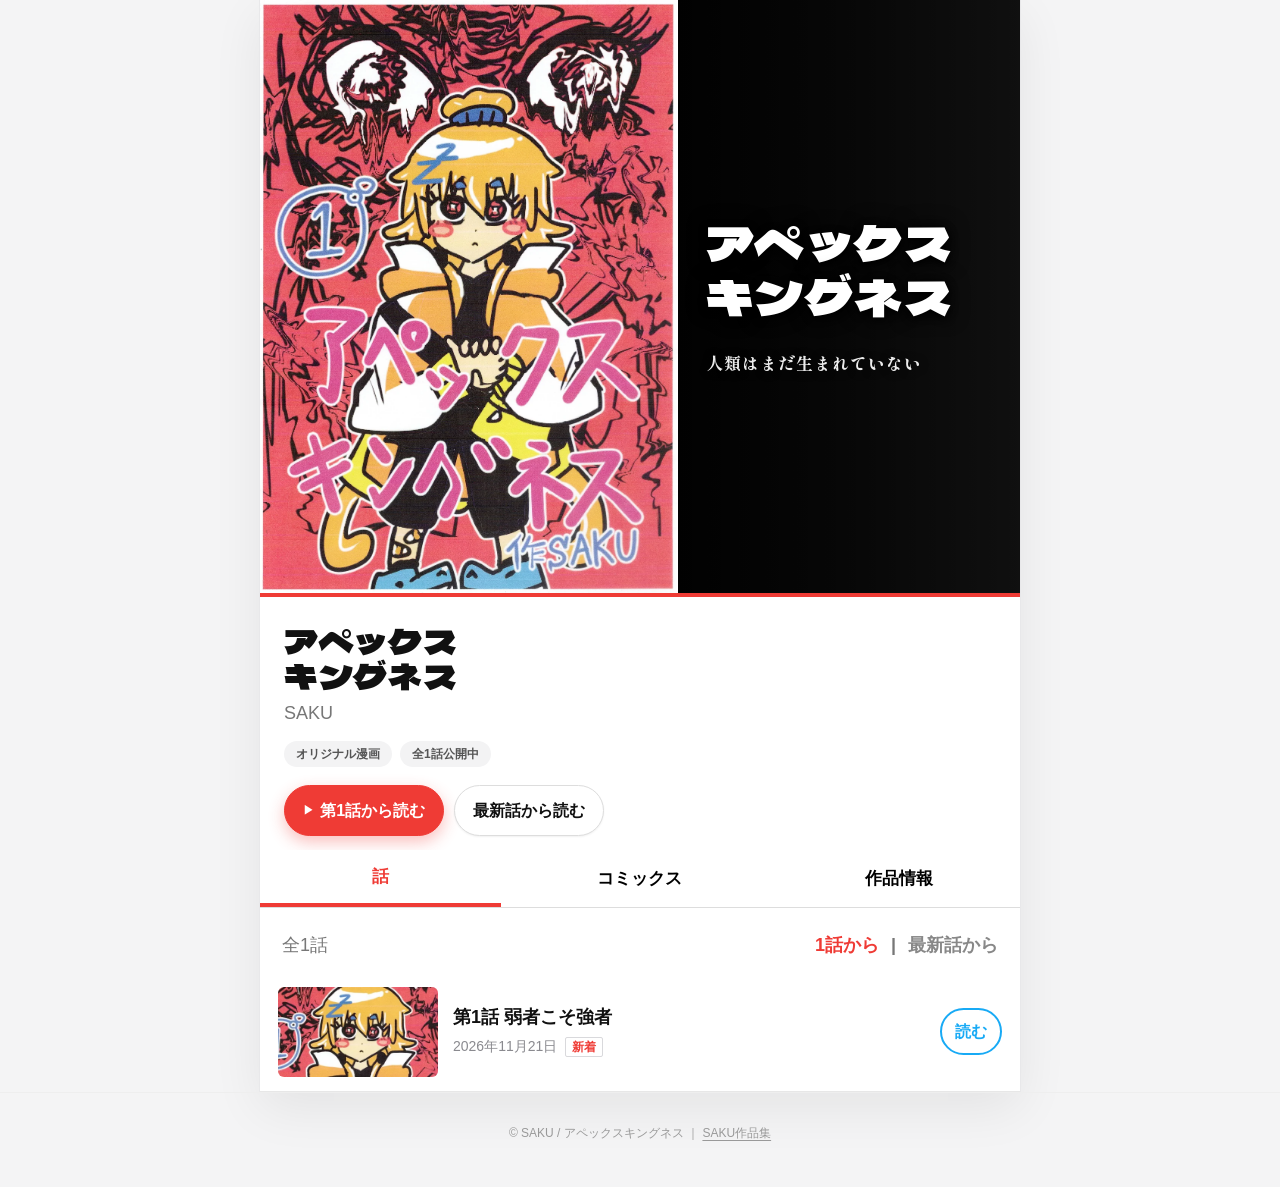
==== index.html @ 7ac23431 "Add files via upload" ====
<!doctype html>
<html lang="ja"><head><meta charset="utf-8"><meta name="viewport" content="width=device-width,initial-scale=1">
<title>アペックスキングネス</title>
<meta name="description" content="SAKU制作のオリジナル漫画『アペックスキングネス』。人類はまだ生まれていない。地球人の座をかけた、夢の中の戦い。第1話「弱者こそ強者」を公開中。">
<link rel="canonical" href="https://saku3298.github.io/apex-kingness/">
<meta property="og:type" content="website">
<meta property="og:site_name" content="アペックスキングネス">
<meta property="og:locale" content="ja_JP">
<meta property="og:title" content="アペックスキングネス">
<meta property="og:description" content="SAKU制作のオリジナル漫画『アペックスキングネス』。人類はまだ生まれていない。地球人の座をかけた、夢の中の戦い。第1話「弱者こそ強者」を公開中。">
<meta property="og:url" content="https://saku3298.github.io/apex-kingness/">
<meta property="og:image" content="https://saku3298.github.io/apex-kingness/images/ogp/default.jpg">
<meta property="og:image:width" content="1200">
<meta property="og:image:height" content="630">
<meta property="og:image:alt" content="アペックスキングネス">
<meta name="twitter:card" content="summary_large_image">
<link rel="icon" href="assets/favicon.svg" type="image/svg+xml">
<link rel="stylesheet" href="css/style.css?v=e94b3e23"></head>
<body class="top-page"><div class="jp-shell">
<section class="jp-hero"><img src="images/volumes/volume01-cover.webp" alt="アペックスキングネス 第1巻表紙"><div class="jp-hero-right"><div class="jp-hero-text"><div class="jp-logo">アペックス<br>キングネス</div><p class="jp-catch">人類はまだ生まれていない</p></div></div></section>
<section class="jp-info"><h1 class="jp-title">アペックス<br>キングネス</h1><div class="jp-author">SAKU</div><div class="jp-tags"><span>オリジナル漫画</span><span>全1話公開中</span></div><div class="jp-actions"><a class="jp-btn primary" href="episode1.html">第1話から読む</a><a class="jp-btn" href="episode1.html">最新話から読む</a></div></section>
<nav class="jp-tabs" aria-label="作品メニュー"><button class="jp-tab active" data-tab="episodes">話</button><button class="jp-tab" data-tab="comics">コミックス</button><button class="jp-tab" data-tab="info">作品情報</button></nav>
<section id="episodes" class="jp-panel active"><div class="episode-sort-header"><span>全1話</span><div class="sort-switch episode-sort"><button type="button" class="sort-btn active" data-order="asc">1話から</button><span>|</span><button type="button" class="sort-btn" data-order="desc">最新話から</button></div></div><div class="episode-list"><a class="episode-row" href="episode1.html" data-ep="1"><img class="episode-thumb" src="images/thumbs/episode01.webp" alt="第1話 弱者こそ強者"><div class="episode-meta"><div class="episode-title">第1話 <span>弱者こそ強者</span></div><div class="episode-date" data-date="2026-11-21">2026年11月21日</div></div><div class="episode-read">読む</div></a></div></section>
<section id="comics" class="jp-panel"><div class="comics-header"><strong>コミックス</strong><div class="comics-sort"><span class="active">新しい順</span></div></div><div class="volume-list"><a class="volume-tile" href="volume1.html"><img src="images/volumes/volume01-cover.webp" alt="アペックスキングネス 第1巻表紙"><div><strong>第1巻</strong><span>第1話を収録</span></div></a></div></section>
<section id="info" class="jp-panel info-panel"><div class="work-intro"><div class="work-catch">アペックスキングネス</div><div class="sum-box"><div class="sum-tools"><button type="button" class="sum-listen" data-audio="audio/summary.mp3"><span class="sum-ic">▶</span><span class="sum-lb" data-ja="あらすじを聞く" data-en="Listen">あらすじを聞く</span></button><span class="sum-lang"><button type="button" data-l="ja" aria-pressed="true">日本語</button><button type="button" data-l="en" aria-pressed="false">English</button></span></div><div class="sum-ja"><p class="work-summary" lang="ja">家族を失ったいとこ・底帝（ていてい）が、勝の家にやって来る。底帝と関わった者は、夜に死ぬという噂。眠りの先にあるのは、夢で死ねば現実でも死ぬ悪夢の世界。人類とは別の存在「亜人」たちが、それぞれの未来のために争っていた。弱者こそ強者。底帝の戦いが始まる。</p></div><div class="sum-en" lang="en" hidden><p class="sum-title">APEX KINGNESS</p><p class="sum-catch">Humanity has not yet been born.</p><p class="work-summary">After losing their family, Katsu&#x27;s cousin Teitei comes to live at his house. There is a rumor: anyone who gets involved with Teitei dies in the night. Beyond sleep lies a world of nightmares, where dying in a dream means dying in reality. There, the Demi-humans, beings apart from humanity, battle for futures of their own. The weak are the strong. Teitei&#x27;s fight begins.</p></div><p class="sum-credit">音声：VOICEVOX:冥鳴ひまり</p></div><div class="author-profile"><img src="images/work/author-portrait.webp" alt="作者SAKUの漫画風自画像"><div><span>作者</span><strong>SAKU</strong></div></div></div><div class="info-section char-section"><h2>登場人物</h2><ul class="char-list"><li class="char-card is-main"><img src="images/characters/teitei.webp" alt="西京底帝" loading="lazy"><span class="char-role">主人公</span><strong class="char-name">西京底帝</strong><span class="char-reading">さいきょう ていてい</span><p class="char-desc">家族を失った9歳の夢人。悪夢の世界で戦う。</p><div class="char-cameos"></div></li><li class="char-card"><img src="images/characters/katsu.webp" alt="西京勝" loading="lazy"><strong class="char-name">西京勝</strong><span class="char-reading">さいきょう かつ</span><p class="char-desc">底帝のいとこ。自信家で完璧な高校生。</p><p class="char-note">別の作品では「まさる」</p><div class="char-cameos"><span class="char-cameo-head">ほかの作品でも会える</span><a class="char-cameo" href="https://saku3298.github.io/ogre-kingdom/" target="_blank" rel="noopener"><img src="images/related/ogre-kingdom-cover.webp" alt=""><span>オーガキングダム</span><i aria-hidden="true">›</i></a></div></li><li class="char-card"><img src="images/characters/tsuyoshi.webp" alt="西京強" loading="lazy"><strong class="char-name">西京強</strong><span class="char-reading">さいきょう つよし</span><p class="char-desc">勝の弟。最強でカッコいい男にあこがれている。</p><div class="char-cameos"><span class="char-cameo-head">ほかの作品でも会える</span><a class="char-cameo" href="https://saku3298.github.io/ogre-kingdom/" target="_blank" rel="noopener"><img src="images/related/ogre-kingdom-cover.webp" alt=""><span>オーガキングダム</span><i aria-hidden="true">›</i></a><a class="char-cameo" href="https://saku3298.github.io/saku-works/works/tsuyoku-naritai-bonjin-tachi/" target="_blank" rel="noopener"><img src="images/related/tsuyoku-naritai-bonjin-tachi-cover.webp" alt=""><span>強くなりたい凡人達</span><i aria-hidden="true">›</i></a></div></li><li class="char-card"><img src="images/characters/metasura.webp" alt="メタスラちゃん" loading="lazy"><strong class="char-name">メタスラちゃん</strong><p class="char-desc">ていていの友だち。夢の中の姿がメタスラちゃん。現実の姿はまだ謎。</p><div class="char-cameos"></div></li></ul></div><div class="info-section"><h2>同じ作者の作品</h2><div class="work-rail"><a class="rail-card" href="https://saku3298.github.io/saku-works/" target="_blank" rel="noopener"><span class="rail-cover"><img loading="lazy" src="images/related/saku-works-cover.webp" alt="SAKU作品集"></span><strong class="rail-title">SAKU作品集</strong><span class="rail-year">2021年〜</span><span class="rail-tags"><span>作品集</span></span></a><a class="rail-card" href="https://saku3298.github.io/ringo-chan/" target="_blank" rel="noopener"><span class="rail-cover"><img loading="lazy" src="images/related/ringo-chan-cover.webp" alt="りんごちゃん 第1巻表紙"><span class="rail-badge">休載中</span></span><strong class="rail-title">りんごちゃん</strong><span class="rail-year">2023年〜</span><span class="rail-author">作者：れ。</span><span class="rail-tags"><span>話</span><span>コミックス</span></span></a><a class="rail-card" href="https://saku3298.github.io/ogre-kingdom/" target="_blank" rel="noopener"><span class="rail-cover"><img loading="lazy" src="images/related/ogre-kingdom-cover.webp" alt="オーガキングダム 第8巻表紙"></span><strong class="rail-title">オーガキングダム</strong><span class="rail-year">2025年〜</span><span class="rail-author">作者：YUURI・SAKU</span><span class="rail-tags"><span>話</span><span>コミックス</span></span></a><a class="rail-card" href="https://saku3298.github.io/rikarikai/" target="_blank" rel="noopener"><span class="rail-cover"><img loading="lazy" src="images/related/rikarikai-cover.webp" alt="リカリカイ 第1巻表紙"></span><strong class="rail-title">リカリカイ</strong><span class="rail-year">2026年〜</span><span class="rail-tags"><span>話</span><span>コミックス</span></span></a></div></div></section>
</div><footer>© SAKU / アペックスキングネス ｜ <a href="https://saku3298.github.io/saku-works/" target="_blank" rel="noopener" style="text-decoration:underline">SAKU作品集</a></footer>
<script src="js/top.js?v=157ae30e"></script></body></html>
---- css/style.css ----
:root{--bg:#0d0d0f;--panel:#18181c;--line:#313139;--text:#f6f6f7;--muted:#b9b9c1;--accent:#f0c85a;--red:#ef3b35}*{box-sizing:border-box}html{scroll-behavior:smooth}body{margin:0;font-family:-apple-system,BlinkMacSystemFont,"Segoe UI","Hiragino Kaku Gothic ProN","Yu Gothic",Meiryo,sans-serif;background:var(--bg);color:var(--text);line-height:1.7}a{color:inherit;text-decoration:none}img{display:block;max-width:100%}
.top-page{background:#fff;color:#111}.jp-shell{max-width:760px;margin:auto;min-height:100vh;background:#fff}.jp-hero{display:grid;grid-template-columns:1.1fr .9fr;background:#111}.jp-hero img{width:100%;height:100%;object-fit:cover}.jp-hero-right{display:flex;align-items:center;justify-content:flex-start;color:#fff;padding:28px;background:linear-gradient(90deg,rgba(0,0,0,.94) 0%,rgba(0,0,0,.62) 46%,rgba(0,0,0,.08) 100%),url("../images/work/hero-panel.webp") right center/cover no-repeat}.jp-logo{font-weight:900;font-size:clamp(28px,5.5vw,48px);line-height:1.05;letter-spacing:.04em;white-space:nowrap;text-shadow:0 2px 8px #000,0 0 20px #000}.jp-info{padding:26px 24px 14px}.jp-title{font-size:34px;margin:0 0 4px;font-weight:900}.jp-author{color:#777;font-size:18px;margin-bottom:18px}.jp-actions{display:flex;gap:10px;flex-wrap:wrap}.jp-btn{color:#111;border:1px solid #ddd;border-radius:999px;padding:11px 18px;font-weight:800;background:#fff}.jp-btn.primary{background:var(--red);color:#fff;border-color:var(--red)}
.jp-tabs{display:grid;grid-template-columns:repeat(3,1fr);border-bottom:1px solid #ddd;position:sticky;top:0;background:#fff;z-index:10}.jp-tab{padding:15px 5px;border:0;background:#fff;font-size:17px;font-weight:800;cursor:pointer}.jp-tab.active{color:var(--red);border-bottom:4px solid var(--red)}.jp-panel{display:none}.jp-panel.active{display:block}.range-bar{display:flex;gap:10px;padding:16px 18px;border-bottom:1px solid #eee}.range-btn{border:0;border-radius:999px;background:var(--red);color:#fff;padding:11px 18px;font-weight:800}.episode-row{display:grid;grid-template-columns:160px 1fr auto;gap:15px;align-items:center;padding:14px 18px;border-bottom:1px solid #e7e7e7}.episode-thumb{width:160px;height:90px;object-fit:cover;background:#eee}.episode-title{font-size:18px;font-weight:900;line-height:1.35}.episode-title span{font-weight:700}.episode-read{color:#18aaf5;border:2px solid #18aaf5;border-radius:999px;padding:8px 13px;font-weight:800}
.episode-sort-header{display:flex;align-items:center;justify-content:space-between;padding:18px 22px 8px;color:#777;font-size:18px}.sort-switch{display:flex;align-items:center;gap:12px;font-weight:800}.sort-btn{appearance:none;border:0;background:transparent;padding:4px 0;color:#888;font:inherit;cursor:pointer}.sort-btn.active{color:var(--red)}
.comics-header{display:flex;align-items:center;justify-content:space-between;padding:18px 22px 10px;color:#777;font-size:18px}.comics-sort{display:flex;gap:14px;font-weight:700}.comics-sort .active{color:var(--red)}.volume-list{display:block}.volume-tile{display:grid;grid-template-columns:150px 1fr auto;gap:18px;align-items:center;padding:18px 22px;border-bottom:1px solid #e7e7e7}.volume-tile img{width:150px;aspect-ratio:3/4;object-fit:cover}.volume-tile strong,.volume-tile span{display:block}.volume-tile strong{font-size:22px;margin-bottom:8px}.volume-tile span{font-size:16px;color:#777}.volume-tile::after{content:"読む";justify-self:end;color:#18aaf5;border:2px solid #18aaf5;border-radius:999px;padding:9px 18px;font-weight:800}.info-panel{padding:0}.work-intro{padding:28px 26px;border-bottom:1px solid #eee}.work-catch{display:inline-block;background:#111;color:#fff;font-size:24px;font-weight:900;padding:4px 10px;margin-bottom:18px}.work-summary{font-size:20px;line-height:1.7;margin:0 0 18px}.author-profile{display:flex;align-items:center;gap:16px;margin-top:22px}.author-profile img{width:112px;height:112px;object-fit:cover;border-radius:14px;border:1px solid #e5e5e5}.author-profile span,.author-profile strong{display:block}.author-profile span{color:#777;font-size:14px}.author-profile strong{font-size:24px;letter-spacing:.08em}.info-section{padding:28px 26px}.info-section h2{font-size:28px;margin:0 0 18px}.author-work-card{display:grid;grid-template-columns:130px 1fr;gap:18px;align-items:center;padding:16px 0;border-top:1px solid #eee}.author-work-card img{width:130px;height:170px;object-fit:cover;background:#eee}.author-work-title{font-size:22px;font-weight:900}.author-work-author{color:#777;margin-top:6px;font-size:16px}.author-work-label{display:inline-block;background:#111;color:#fff;padding:4px 9px;margin-top:8px;font-weight:800}.author-work-card:hover .author-work-title{text-decoration:underline}
.site-header{position:sticky;top:0;z-index:20;background:rgba(13,13,15,.91);backdrop-filter:blur(12px);border-bottom:1px solid var(--line)}.header-inner{max-width:1120px;margin:auto;padding:12px 18px;display:flex;align-items:center;justify-content:space-between;gap:14px}.brand{font-weight:900;letter-spacing:.08em}.brand small{display:block;font-size:10px;color:var(--muted);font-weight:500}nav{display:flex;gap:18px;font-size:14px;color:var(--muted)}nav a:hover{color:#fff}.volume-hero{max-width:1000px;margin:auto;padding:42px 20px 28px;display:grid;grid-template-columns:minmax(220px,360px) 1fr;gap:42px;align-items:center}.cover-card{background:#fff;border-radius:16px;overflow:hidden;box-shadow:0 20px 55px rgba(0,0,0,.46)}.cover-card img{width:100%}.kicker{font-size:13px;color:var(--accent);font-weight:800;letter-spacing:.15em}h1{font-size:clamp(38px,6vw,72px);line-height:1.05;margin:10px 0 16px}.lead{color:#d8d8dd;font-size:17px}.actions{display:flex;flex-wrap:wrap;gap:12px;margin-top:24px}.btn{display:inline-flex;align-items:center;justify-content:center;min-height:46px;padding:0 20px;border:1px solid var(--line);border-radius:999px;background:var(--panel);font-weight:800}.btn.primary{background:var(--accent);border-color:var(--accent);color:#17130a}.section{max-width:1120px;margin:auto;padding:42px 20px}.section h2{font-size:29px;margin:0 0 18px}.episode-grid{display:grid;grid-template-columns:repeat(3,1fr);gap:18px}.horizontal-episodes{display:flex;gap:16px;overflow-x:auto;padding:4px 2px 18px}.card{background:var(--panel);border:1px solid var(--line);border-radius:16px;overflow:hidden}.horizontal-episodes .episode-card{flex:0 0 280px}.episode-card img{width:100%;aspect-ratio:3/4;object-fit:cover;object-position:top;background:#fff}.card-body{padding:18px}.badge{display:inline-block;font-size:11px;font-weight:900;background:var(--accent);color:#17130a;padding:3px 9px;border-radius:999px;margin-bottom:8px}.card strong{display:block;font-size:18px}footer{border-top:1px solid var(--line);text-align:center;color:#888;font-size:12px;padding:30px 18px 44px}
.reader-page{background:#111}.reader-bar{position:sticky;top:0;z-index:30;background:rgba(13,13,15,.95);border-bottom:1px solid var(--line)}.reader-bar-inner{display:flex;align-items:center;justify-content:space-between;gap:8px;min-height:42px;padding:4px 10px}.reader-title #context-back,#top{display:inline-flex;align-items:center;min-height:30px;padding:2px 4px;font-size:12px;white-space:nowrap}.small-btn{border:1px solid #444;background:#232327;color:#fff;border-radius:9px;padding:8px 11px;font:inherit;font-size:13px;cursor:pointer}.viewer{position:relative;overflow:hidden;width:100%;max-width:100%;margin:0 auto;background:#111;touch-action:pan-y pinch-zoom}.reader-slide{position:absolute;inset:0 auto auto 0;width:100%;display:none;align-items:flex-start;justify-content:center;background:#111;will-change:transform}.reader-slide.is-active,.reader-slide.is-next,.reader-slide.is-prev{display:flex}.reader-slide.single .manga-page{flex:0 0 100%;width:100%;display:flex;justify-content:center}.reader-slide.single .manga-page img{width:100%;height:auto}.reader-slide.spread{flex-direction:row-reverse;justify-content:center;align-items:flex-start;gap:0}.reader-slide.spread .manga-page{flex:0 1 auto;width:auto;display:flex;margin:0;padding:0;justify-content:center;align-items:flex-start}.reader-slide.spread .manga-page img{height:auto;width:auto;max-width:none;margin:0;padding:0}.reader-slide.spread .manga-page.blank-page{flex:0 0 auto;width:auto;height:100%;max-width:50vw;aspect-ratio:884/1254;background:#fff}.episode-nav{display:flex;justify-content:center;gap:10px;padding:12px 14px}.page-nav{display:flex;justify-content:center;gap:10px;padding:0 14px 18px}.page-nav button{border:1px solid #444;background:#232327;color:#fff;border-radius:10px;padding:10px 16px;font:inherit;cursor:pointer}.counter{text-align:center;color:#999;font-size:13px;padding-bottom:18px}.reader-footer{text-align:center;color:#777;font-size:12px;padding:24px}
@media(orientation:landscape){.viewer{height:calc(100dvh - 42px);min-height:320px}.reader-slide{height:100%;align-items:flex-start}.reader-slide.spread .manga-page{height:100%;max-width:50vw}.reader-slide.spread .manga-page img{height:100%;width:auto;max-width:50vw;object-fit:contain}}
@media(max-width:600px){.jp-hero{grid-template-columns:46.5% 53.5%}.jp-hero img{width:100%;height:100%;object-fit:cover}.jp-hero-right{padding:12px}.jp-logo{font-size:26px;letter-spacing:.02em}.jp-info{padding:20px 24px 14px}.jp-title{font-size:34px}.episode-sort-header{padding-left:14px;padding-right:14px;font-size:16px}.sort-switch{gap:9px}.episode-row{grid-template-columns:135px 1fr auto;padding:12px;gap:10px}.episode-thumb{width:135px;height:76px}.episode-title{font-size:16px}.volume-tile{grid-template-columns:105px 1fr auto;padding:14px 12px;gap:12px}.volume-tile img{width:105px}.volume-tile strong{font-size:17px}.volume-tile span{font-size:14px}.volume-tile::after{padding:7px 12px}.work-catch{font-size:20px}.work-summary{font-size:17px}.author-work-card{grid-template-columns:100px 1fr}.author-work-card img{width:100px;height:135px}.author-work-title{font-size:19px}.author-work-author{font-size:14px}.reader-bar-inner{min-height:38px;padding:3px 8px}.reader-title #context-back,#top{font-size:11px}}
@media(max-width:780px){nav{display:none}.volume-hero{grid-template-columns:1fr;gap:26px}.volume-hero .cover-card{max-width:380px;margin:auto}.horizontal-episodes .episode-card{flex-basis:78vw;max-width:320px}}

/* ---- 以下は追加分（画面の見た目は変更しません） ---- */
/* 続きから読む・操作ヒント */
.toast{position:fixed;left:50%;bottom:calc(18px + env(safe-area-inset-bottom,0px));z-index:50;max-width:calc(100% - 28px);display:flex;flex-wrap:wrap;align-items:center;justify-content:center;gap:8px 10px;padding:10px 14px;background:#232327;color:#fff;border:1px solid #444;border-radius:12px;box-shadow:0 8px 24px rgba(0,0,0,.45);font-size:13px;line-height:1.5;opacity:0;transform:translate(-50%,14px);transition:opacity .25s ease,transform .25s ease}
.toast.show{opacity:1;transform:translate(-50%,0)}
.toast.hint{pointer-events:none}
.toast button{border:1px solid #444;background:#333339;color:#fff;border-radius:999px;padding:6px 14px;font:inherit;cursor:pointer}
.toast button.primary{background:var(--red);border-color:var(--red);font-weight:800}
@media(prefers-reduced-motion:reduce){.toast{transition:none}}
/* 404ページ */
.nf{padding:72px 24px 48px;text-align:center}
.nf .nf-code{margin:0;font-size:clamp(72px,22vw,120px);font-weight:900;line-height:1;color:#ddd}
.nf h1{font-size:24px;margin:10px 0 8px}
.nf p{color:#777;margin:0 0 26px}

/* ---- 見た目の磨き込み（ジャンププラス風の骨格はそのまま） ---- */
body{-webkit-font-smoothing:antialiased;-webkit-tap-highlight-color:transparent}
:focus-visible{outline:3px solid #18aaf5;outline-offset:2px;border-radius:6px}
@media(min-width:800px){.top-page{background:#f4f4f5}.jp-shell{box-shadow:0 0 0 1px #e8e8ea,0 16px 48px rgba(0,0,0,.07)}}
/* トップ：ヒーロー */
.jp-hero{position:relative;border-bottom:4px solid var(--red)}
.jp-hero-text{display:flex;flex-direction:column;gap:12px}
.jp-kicker{display:flex;align-items:center;gap:10px;font-size:12px;font-weight:800;letter-spacing:.26em;color:rgba(255,255,255,.85);text-shadow:0 1px 6px #000}
.jp-kicker::before{content:"";flex:none;width:22px;height:3px;border-radius:2px;background:var(--red)}
.jp-logo{letter-spacing:.06em}
.jp-title{letter-spacing:.03em}
.jp-author{margin-bottom:12px}
.jp-tags{display:flex;flex-wrap:wrap;gap:8px;margin:0 0 18px}
.jp-tags span{padding:3px 12px;border-radius:999px;background:#f3f3f4;color:#555;font-size:12px;font-weight:800}
.jp-btn{display:inline-flex;align-items:center;justify-content:center;min-height:46px;box-shadow:0 1px 2px rgba(0,0,0,.06);transition:transform .15s ease,box-shadow .15s ease,background .15s ease}
.jp-btn:hover{transform:translateY(-1px);box-shadow:0 5px 14px rgba(0,0,0,.14)}
.jp-btn:active{transform:none;box-shadow:0 1px 2px rgba(0,0,0,.1)}
.jp-btn.primary{box-shadow:0 6px 16px rgba(239,59,53,.32)}
.jp-btn.primary::before{content:"\25B6";margin-right:.55em;font-size:.7em}
@media(max-width:600px){.jp-kicker{font-size:10px;letter-spacing:.16em;gap:7px}.jp-kicker::before{width:14px}.jp-hero-text{gap:8px}}
/* トップ：一覧まわり */
.jp-tab{transition:color .15s ease}.jp-tab:not(.active):hover{color:var(--red)}
.episode-row,.volume-tile{transition:background .15s ease}
.episode-row:hover,.volume-tile:hover{background:#fafafa}
.episode-thumb{border-radius:6px}
.episode-read{transition:background .15s ease,color .15s ease}
.episode-row:hover .episode-read,.volume-tile:hover::after{background:#18aaf5;color:#fff}
.volume-tile::after{transition:background .15s ease,color .15s ease}
.volume-tile img{border-radius:4px;box-shadow:0 4px 12px rgba(0,0,0,.18)}
.author-work-card{transition:background .15s ease}.author-work-card:hover{background:#fafafa}
.author-work-card img{border-radius:4px;box-shadow:0 2px 8px rgba(0,0,0,.14)}
.info-section h2{font-size:24px;padding-left:12px;border-left:5px solid var(--red);line-height:1.2}
.work-summary{line-height:1.85}
.top-page footer{border-top:1px solid #eee;color:#999}
.top-page footer a{text-decoration:underline;text-underline-offset:3px}
/* 読書画面：バー・ボタン（バーの高さは変えません） */
.reader-bar{background:rgba(13,13,15,.88);-webkit-backdrop-filter:blur(12px);backdrop-filter:blur(12px)}
.reader-bar .progress{position:absolute;left:0;right:0;bottom:-1px;height:3px;background:rgba(255,255,255,.1);pointer-events:none}
.reader-bar #progress-fill{position:absolute;top:0;right:0;height:100%;width:0;background:var(--red);transition:width .25s ease}
@media(prefers-reduced-motion:reduce){.reader-bar #progress-fill{transition:none}}
.reader-title #context-back{color:#d6d6dc;transition:color .15s ease}.reader-title #context-back:hover{color:#fff}
.reader-controls .small-btn{border-radius:999px;background:#2a2a2f;border-color:#46464d;padding:2px 13px;transition:background .15s ease}
.reader-controls .small-btn:hover{background:#38383f}
.episode-nav .small-btn{border-radius:999px;padding:9px 20px;transition:background .15s ease}.episode-nav .small-btn:hover{background:#2f2f35}
.page-nav button{min-height:46px;min-width:140px;border-radius:999px;transition:background .15s ease,transform .1s ease}
.page-nav button:hover{background:#2f2f35}.page-nav button:active{transform:scale(.97)}
.counter{font-variant-numeric:tabular-nums;letter-spacing:.06em}
.reader-footer a{text-decoration:underline;text-underline-offset:3px}

/* 新作（リンクなし）の紹介カード：ホバー演出なし */
.author-work-card.is-static{cursor:default}.author-work-card.is-static:hover{background:transparent}.author-work-card.is-static:hover .author-work-title{text-decoration:none}

/* 話の公開日（ジャンププラス風：薄いグレー、新しい話に「新着」） */
.episode-date{margin-top:6px;color:#8a8a8f;font-size:14px;font-weight:500;display:flex;align-items:center;gap:8px;flex-wrap:wrap}
.episode-date .new-badge{border:1px solid #d9d9dc;color:#ef3b35;background:#fff;font-size:12px;font-weight:800;line-height:1;padding:3px 6px;border-radius:2px}
@media(max-width:600px){.episode-date{font-size:13px;margin-top:4px}}

/* 登場人物：横スクロールのキャラクターカード（主人公は赤いリング） */
.char-section{padding-left:0;padding-right:0}
.char-section h2{padding:0 26px}
.char-list{display:flex;gap:14px;margin:0;padding:4px 26px 14px;list-style:none;overflow-x:auto;scroll-snap-type:x proximity;scroll-padding-left:26px;-webkit-overflow-scrolling:touch;scrollbar-width:thin}
.char-card{flex:0 0 172px;scroll-snap-align:start;display:flex;flex-direction:column;align-items:center;text-align:center;padding:18px 12px 14px;background:#fff;border:1px solid #ececee;border-radius:14px;box-shadow:0 2px 10px rgba(0,0,0,.05);position:relative}
.char-card img{width:96px;height:96px;border-radius:50%;object-fit:cover;background:#f2f2f3;border:3px solid #fff;box-shadow:0 0 0 2px #d9d9dc}
.char-card.is-main{border-color:#f6c9c7;box-shadow:0 4px 14px rgba(239,59,53,.12)}
.char-card.is-main img{box-shadow:0 0 0 3px #ef3b35}
.char-role{position:absolute;top:10px;left:10px;background:#ef3b35;color:#fff;font-size:11px;font-weight:800;letter-spacing:.06em;line-height:1;padding:4px 7px;border-radius:3px}
.char-name{margin-top:12px;font-size:17px;font-weight:900;line-height:1.3}
.char-reading{margin-top:2px;color:#8a8a8f;font-size:11px;letter-spacing:.04em}
.char-desc{margin:10px 0 0;font-size:13px;line-height:1.6;color:#333;text-align:left}
.char-note{margin:6px 0 0;font-size:11px;line-height:1.5;color:#8a8a8f;align-self:stretch;text-align:left}
.char-cameos{margin-top:auto;padding-top:12px;display:flex;flex-direction:column;gap:6px;align-self:stretch;text-align:left}
.char-cameo-head{font-size:10px;font-weight:800;letter-spacing:.08em;color:#8a8a8f;padding-left:2px}
.char-cameo{display:flex;align-items:center;gap:8px;border:1px solid #e4e4e7;border-radius:8px;padding:4px 8px 4px 4px;font-size:12px;font-weight:800;line-height:1.3;color:#222;background:#fafafa;text-decoration:none}
.char-cameo img{flex:none;width:24px;height:32px;object-fit:cover;border-radius:2px;box-shadow:0 1px 3px rgba(0,0,0,.2)}
.char-cameo span{flex:1;min-width:0}
a.char-cameo:hover{border-color:#18aaf5;background:#fff}
.char-cameo i{font-style:normal;font-size:15px;color:#18aaf5}
@media(min-width:800px){.char-list{overflow:visible;flex-wrap:nowrap}.char-card{flex:1 1 0;min-width:0}}

/* タイトルとキャッチコピーのフォント（必要な文字だけを切り出した軽量版。Dela Gothic One / Shippori Mincho B1・SIL OFL） */
@font-face{font-family:"ApexTitle";src:url("../assets/fonts/title.woff2") format("woff2");font-display:swap}
@font-face{font-family:"ApexCatch";src:url("../assets/fonts/catch.woff2") format("woff2");font-display:swap}
.jp-logo,.jp-title{font-family:"ApexTitle","Hiragino Sans","Yu Gothic","Noto Sans CJK JP",sans-serif;font-weight:400;letter-spacing:.02em}
.jp-logo{line-height:1.12;letter-spacing:.03em}
.jp-kicker{letter-spacing:.14em;font-weight:700}
.jp-catch{margin:14px 0 0;font-family:"ApexCatch","Hiragino Mincho ProN","Yu Mincho","Noto Serif CJK JP",serif;font-weight:800;font-size:clamp(14px,2.1vw,17px);line-height:1.7;letter-spacing:.06em;color:rgba(255,255,255,.92);text-shadow:0 1px 8px rgba(0,0,0,.6)}
@media(max-width:600px){.jp-catch{margin-top:10px;font-size:14px;line-height:1.65;letter-spacing:.02em}}

/* 同じ作者の作品：横スクロール（古い順。右端を途中で切って、スワイプできることを示す） */
.work-rail{display:flex;gap:14px;overflow-x:auto;margin:0 -26px;padding:4px 26px 10px;scroll-snap-type:x proximity;scroll-padding-left:26px;-webkit-overflow-scrolling:touch;scrollbar-width:none}
.work-rail::-webkit-scrollbar{display:none}
.rail-card{flex:0 0 152px;scroll-snap-align:start;display:block;color:inherit;text-decoration:none}
.rail-cover{position:relative;display:block;aspect-ratio:3/4;overflow:hidden;border-radius:4px;background:#eee;box-shadow:0 2px 8px rgba(0,0,0,.16)}
.rail-cover img{width:100%;height:100%;object-fit:cover;object-position:top;display:block}
.rail-badge{position:absolute;left:0;bottom:0;background:#fff;color:#333;font-size:11px;font-weight:800;line-height:1;padding:5px 8px 5px 7px;border-top-right-radius:4px}
.rail-title{display:-webkit-box;-webkit-line-clamp:2;-webkit-box-orient:vertical;overflow:hidden;margin-top:10px;font-size:15px;font-weight:900;line-height:1.35}
.rail-year,.rail-author{display:block;margin-top:2px;color:#8a8a8f;font-size:12px}
.rail-tags{display:flex;flex-wrap:wrap;gap:4px;margin-top:7px}
.rail-tags span{background:#111;color:#fff;font-size:11px;font-weight:800;line-height:1;padding:4px 7px}
a.rail-card:hover .rail-title{text-decoration:underline}
.rail-card.is-static{cursor:default}
@media(min-width:800px){.work-rail{scrollbar-width:thin}.work-rail::-webkit-scrollbar{display:block;height:6px}.work-rail::-webkit-scrollbar-thumb{background:#ccc;border-radius:3px}}

/* ===== 文字起こし・読み上げ ===== */
.tr-btn[aria-pressed=true]{background:#111;color:#fff;border-color:#111}
.tr-panel{position:fixed;left:0;right:0;bottom:0;z-index:60;max-height:34vh;display:flex;flex-direction:column;background:rgba(255,255,255,.97);backdrop-filter:blur(8px);border-top:3px solid #ef3b35;box-shadow:0 -8px 24px rgba(0,0,0,.16);font-size:15px;color:#111;text-align:left}
.tr-head{display:flex;align-items:center;gap:8px;flex-wrap:nowrap;padding:6px 12px;border-bottom:1px solid #eee}
.tr-page{font-size:15px;min-width:5.5em}
.tr-lang{display:inline-flex;border:1px solid #ccc;border-radius:999px;padding:2px}
.tr-lang button{border:0;background:none;border-radius:999px;padding:4px 12px;font-weight:700;font-size:12px;cursor:pointer;color:#555}
.tr-lang button[aria-pressed=true]{background:#111;color:#fff}
.tr-play{display:inline-flex;align-items:center;gap:6px;border:2px solid #111;background:#fff;border-radius:999px;padding:5px 14px;font-weight:800;font-size:13px;cursor:pointer}
.tr-play:disabled{opacity:.35;cursor:default}
.tr-play:not(:disabled):hover{background:#111;color:#fff}
.tr-auto{display:inline-flex;align-items:center;gap:4px;font-size:12px;color:#555;cursor:pointer}
.tr-close{margin-left:auto;border:0;background:none;font-size:24px;line-height:1;cursor:pointer;color:#555;padding:0 4px}
.tr-lines{list-style:none;margin:0;padding:6px 16px;overflow:auto}
.tr-lines li{display:grid;grid-template-columns:72px 1fr;gap:10px;padding:7px 6px;border-bottom:1px solid #f1f1f1;line-height:1.7}
.tr-lines li.reading{background:#ffecec;box-shadow:inset 4px 0 0 #ef3b35}
.tr-lines li.noread .tr-tx::after{content:"（読み上げなし）";margin-left:6px;font-size:11px;color:#999}
.tr-lines li.tr-empty{display:block;color:#888;font-size:13px}
.tr-tag{font-size:11px;font-weight:800;color:#fff;background:#888;border-radius:4px;padding:2px 6px;height:fit-content;text-align:center}
.k-say .tr-tag{background:#111}.k-title .tr-tag{background:#ef3b35}
.tr-credit{margin:0;padding:4px 16px 8px;font-size:11px;color:#888}
body.tr-open .reader-footer{padding-bottom:calc(var(--trh,0px) + 12px)}
.tr-lines{max-height:20vh}
.tr-credit{padding:2px 12px 6px}
body.tr-open .reader-slide.single .manga-page img{width:auto;max-width:100%;max-height:calc(100dvh - 46px - var(--trh,0px))}
@media(orientation:landscape){body.tr-open .viewer{height:calc(100dvh - 42px - var(--trh,0px))!important}}
.sum-box{margin-top:6px}
.sum-tools{display:flex;align-items:center;gap:10px;flex-wrap:wrap;margin:4px 0 10px}
.sum-listen{display:inline-flex;align-items:center;gap:6px;border:2px solid #111;background:#fff;border-radius:999px;padding:5px 14px;font-weight:800;font-size:13px;cursor:pointer}
.sum-listen:hover,.sum-listen.on{background:#111;color:#fff}
.sum-lang{display:inline-flex;border:1px solid #ccc;border-radius:999px;padding:2px}
.sum-lang button{border:0;background:none;border-radius:999px;padding:4px 12px;font-weight:700;font-size:12px;cursor:pointer;color:#555}
.sum-lang button[aria-pressed=true]{background:#111;color:#fff}
.sum-title{margin:0;font-weight:900;letter-spacing:.06em}
.sum-catch{margin:2px 0 6px;font-family:Georgia,serif;font-style:italic}
.sum-credit{margin:6px 0 0;font-size:11px;color:#888}
@media(max-width:600px){.tr-panel{font-size:14px}.tr-lines li{grid-template-columns:54px 1fr;padding:5px 4px}.tr-page{min-width:0;font-size:13px}.tr-play{padding:4px 10px}.tr-lang button{padding:3px 9px}}

/* スマホ横画面（見開き）：文字の一覧は隠して、読んでいる行だけ字幕で出す */
.tr-sub{display:none}
@media(orientation:landscape) and (max-height:520px){
  .tr-panel{max-height:none;background:rgba(17,17,17,.82);color:#fff;border-top:0;box-shadow:none}
  .tr-head{padding:4px 10px;border-bottom:0}
  .tr-page,.tr-credit,.tr-lines{display:none}
  .tr-lang{border-color:#666}.tr-lang button{color:#ccc}.tr-lang button[aria-pressed=true]{background:#fff;color:#111}
  .tr-play{background:none;color:#fff;border-color:#fff}
  .tr-auto,.tr-close{color:#ccc}
  .tr-sub{display:block;margin:0;padding:0 14px 6px;font-size:14px;line-height:1.5;min-height:0}
  .tr-sub:empty{display:none}
}
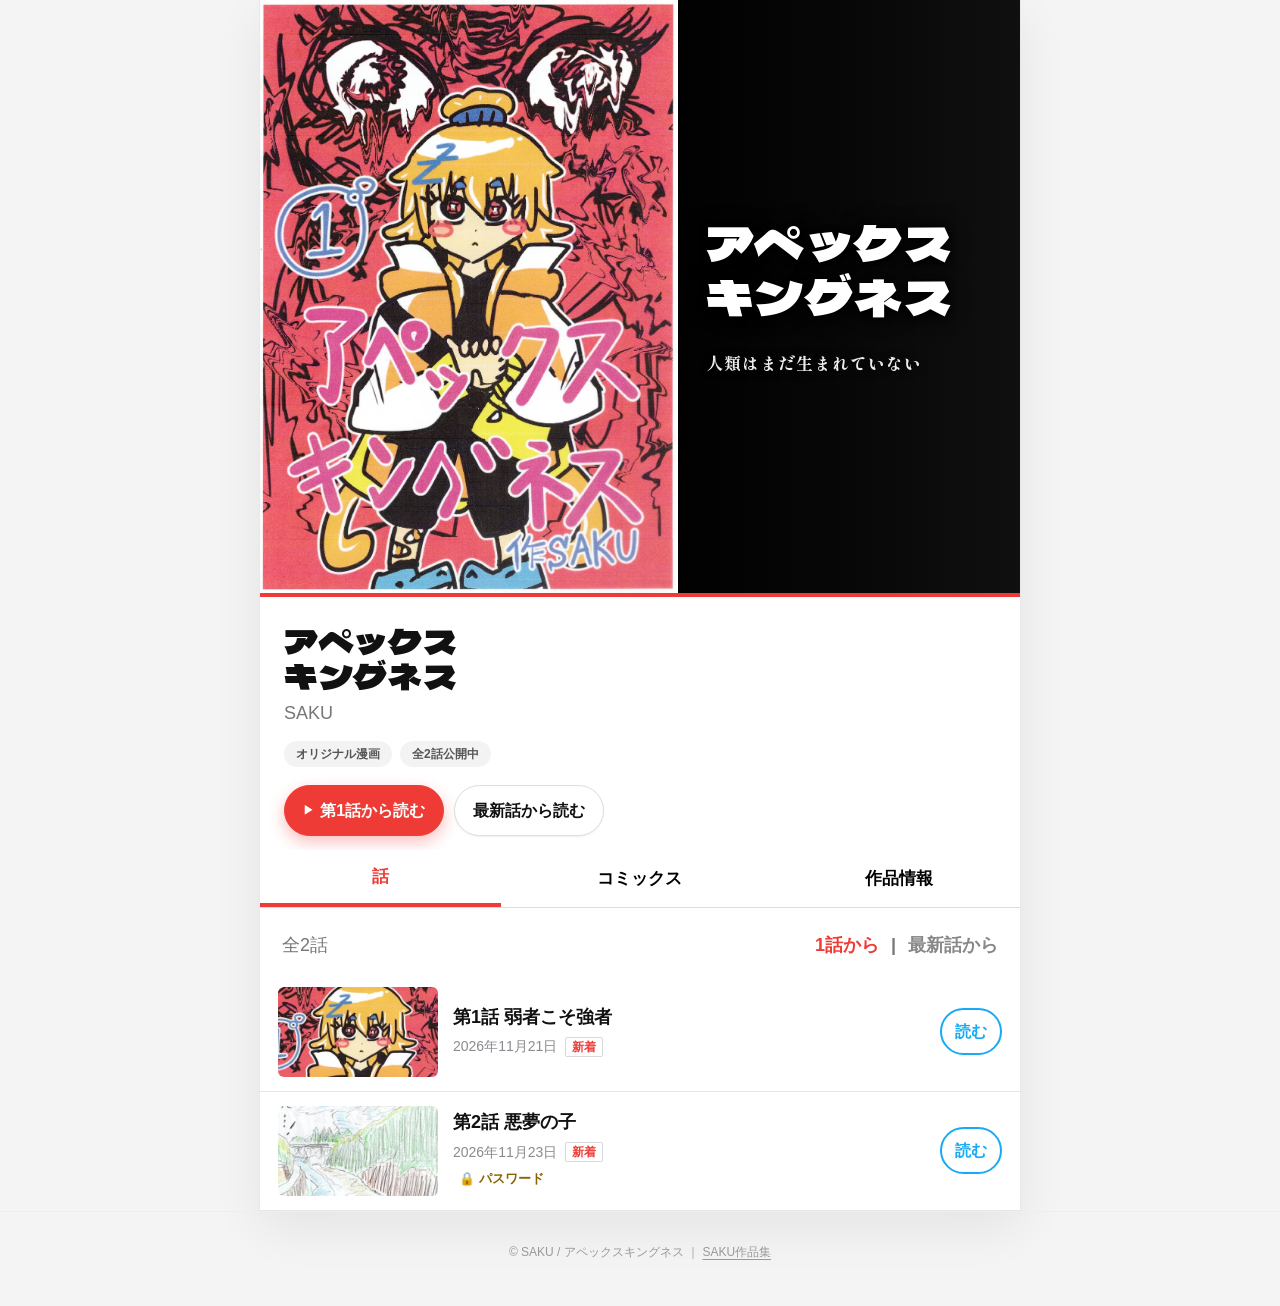
==== commit 833a4cad: "Add files via upload" ====
--- a/index.html
+++ b/index.html
@@ -15,12 +15,12 @@
 <meta property="og:image:alt" content="アペックスキングネス">
 <meta name="twitter:card" content="summary_large_image">
 <link rel="icon" href="assets/favicon.svg" type="image/svg+xml">
-<link rel="stylesheet" href="css/style.css?v=e94b3e23"></head>
+<link rel="stylesheet" href="css/style.css?v=0e6f9f5e"></head>
 <body class="top-page"><div class="jp-shell">
 <section class="jp-hero"><img src="images/volumes/volume01-cover.webp" alt="アペックスキングネス 第1巻表紙"><div class="jp-hero-right"><div class="jp-hero-text"><div class="jp-logo">アペックス<br>キングネス</div><p class="jp-catch">人類はまだ生まれていない</p></div></div></section>
-<section class="jp-info"><h1 class="jp-title">アペックス<br>キングネス</h1><div class="jp-author">SAKU</div><div class="jp-tags"><span>オリジナル漫画</span><span>全1話公開中</span></div><div class="jp-actions"><a class="jp-btn primary" href="episode1.html">第1話から読む</a><a class="jp-btn" href="episode1.html">最新話から読む</a></div></section>
+<section class="jp-info"><h1 class="jp-title">アペックス<br>キングネス</h1><div class="jp-author">SAKU</div><div class="jp-tags"><span>オリジナル漫画</span><span>全2話公開中</span></div><div class="jp-actions"><a class="jp-btn primary" href="episode1.html">第1話から読む</a><a class="jp-btn" href="episode2.html">最新話から読む</a></div></section>
 <nav class="jp-tabs" aria-label="作品メニュー"><button class="jp-tab active" data-tab="episodes">話</button><button class="jp-tab" data-tab="comics">コミックス</button><button class="jp-tab" data-tab="info">作品情報</button></nav>
-<section id="episodes" class="jp-panel active"><div class="episode-sort-header"><span>全1話</span><div class="sort-switch episode-sort"><button type="button" class="sort-btn active" data-order="asc">1話から</button><span>|</span><button type="button" class="sort-btn" data-order="desc">最新話から</button></div></div><div class="episode-list"><a class="episode-row" href="episode1.html" data-ep="1"><img class="episode-thumb" src="images/thumbs/episode01.webp" alt="第1話 弱者こそ強者"><div class="episode-meta"><div class="episode-title">第1話 <span>弱者こそ強者</span></div><div class="episode-date" data-date="2026-11-21">2026年11月21日</div></div><div class="episode-read">読む</div></a></div></section>
+<section id="episodes" class="jp-panel active"><div class="episode-sort-header"><span>全2話</span><div class="sort-switch episode-sort"><button type="button" class="sort-btn active" data-order="asc">1話から</button><span>|</span><button type="button" class="sort-btn" data-order="desc">最新話から</button></div></div><div class="episode-list"><a class="episode-row" href="episode1.html" data-ep="1"><img class="episode-thumb" src="images/thumbs/episode01.webp" alt="第1話 弱者こそ強者"><div class="episode-meta"><div class="episode-title">第1話 <span>弱者こそ強者</span></div><div class="episode-date" data-date="2026-11-21">2026年11月21日</div></div><div class="episode-read">読む</div></a><a class="episode-row" href="episode2.html" data-ep="2"><img class="episode-thumb" src="images/thumbs/episode02.webp" alt="第2話 悪夢の子"><div class="episode-meta"><div class="episode-title">第2話 <span>悪夢の子</span></div><div class="episode-date" data-date="2026-11-23">2026年11月23日</div><span class="protected-badge">🔒 パスワード</span></div><div class="episode-read">読む</div></a></div></section>
 <section id="comics" class="jp-panel"><div class="comics-header"><strong>コミックス</strong><div class="comics-sort"><span class="active">新しい順</span></div></div><div class="volume-list"><a class="volume-tile" href="volume1.html"><img src="images/volumes/volume01-cover.webp" alt="アペックスキングネス 第1巻表紙"><div><strong>第1巻</strong><span>第1話を収録</span></div></a></div></section>
 <section id="info" class="jp-panel info-panel"><div class="work-intro"><div class="work-catch">アペックスキングネス</div><div class="sum-box"><div class="sum-tools"><button type="button" class="sum-listen" data-audio="audio/summary.mp3"><span class="sum-ic">▶</span><span class="sum-lb" data-ja="あらすじを聞く" data-en="Listen">あらすじを聞く</span></button><span class="sum-lang"><button type="button" data-l="ja" aria-pressed="true">日本語</button><button type="button" data-l="en" aria-pressed="false">English</button></span></div><div class="sum-ja"><p class="work-summary" lang="ja">家族を失ったいとこ・底帝（ていてい）が、勝の家にやって来る。底帝と関わった者は、夜に死ぬという噂。眠りの先にあるのは、夢で死ねば現実でも死ぬ悪夢の世界。人類とは別の存在「亜人」たちが、それぞれの未来のために争っていた。弱者こそ強者。底帝の戦いが始まる。</p></div><div class="sum-en" lang="en" hidden><p class="sum-title">APEX KINGNESS</p><p class="sum-catch">Humanity has not yet been born.</p><p class="work-summary">After losing their family, Katsu&#x27;s cousin Teitei comes to live at his house. There is a rumor: anyone who gets involved with Teitei dies in the night. Beyond sleep lies a world of nightmares, where dying in a dream means dying in reality. There, the Demi-humans, beings apart from humanity, battle for futures of their own. The weak are the strong. Teitei&#x27;s fight begins.</p></div><p class="sum-credit">音声：VOICEVOX:冥鳴ひまり</p></div><div class="author-profile"><img src="images/work/author-portrait.webp" alt="作者SAKUの漫画風自画像"><div><span>作者</span><strong>SAKU</strong></div></div></div><div class="info-section char-section"><h2>登場人物</h2><ul class="char-list"><li class="char-card is-main"><img src="images/characters/teitei.webp" alt="西京底帝" loading="lazy"><span class="char-role">主人公</span><strong class="char-name">西京底帝</strong><span class="char-reading">さいきょう ていてい</span><p class="char-desc">家族を失った9歳の夢人。悪夢の世界で戦う。</p><div class="char-cameos"></div></li><li class="char-card"><img src="images/characters/katsu.webp" alt="西京勝" loading="lazy"><strong class="char-name">西京勝</strong><span class="char-reading">さいきょう かつ</span><p class="char-desc">底帝のいとこ。自信家で完璧な高校生。</p><p class="char-note">別の作品では「まさる」</p><div class="char-cameos"><span class="char-cameo-head">ほかの作品でも会える</span><a class="char-cameo" href="https://saku3298.github.io/ogre-kingdom/" target="_blank" rel="noopener"><img src="images/related/ogre-kingdom-cover.webp" alt=""><span>オーガキングダム</span><i aria-hidden="true">›</i></a></div></li><li class="char-card"><img src="images/characters/tsuyoshi.webp" alt="西京強" loading="lazy"><strong class="char-name">西京強</strong><span class="char-reading">さいきょう つよし</span><p class="char-desc">勝の弟。最強でカッコいい男にあこがれている。</p><div class="char-cameos"><span class="char-cameo-head">ほかの作品でも会える</span><a class="char-cameo" href="https://saku3298.github.io/ogre-kingdom/" target="_blank" rel="noopener"><img src="images/related/ogre-kingdom-cover.webp" alt=""><span>オーガキングダム</span><i aria-hidden="true">›</i></a><a class="char-cameo" href="https://saku3298.github.io/saku-works/works/tsuyoku-naritai-bonjin-tachi/" target="_blank" rel="noopener"><img src="images/related/tsuyoku-naritai-bonjin-tachi-cover.webp" alt=""><span>強くなりたい凡人達</span><i aria-hidden="true">›</i></a></div></li><li class="char-card"><img src="images/characters/metasura.webp" alt="メタスラちゃん" loading="lazy"><strong class="char-name">メタスラちゃん</strong><p class="char-desc">ていていの友だち。夢の中の姿がメタスラちゃん。現実の姿はまだ謎。</p><div class="char-cameos"></div></li></ul></div><div class="info-section"><h2>同じ作者の作品</h2><div class="work-rail"><a class="rail-card" href="https://saku3298.github.io/saku-works/" target="_blank" rel="noopener"><span class="rail-cover"><img loading="lazy" src="images/related/saku-works-cover.webp" alt="SAKU作品集"></span><strong class="rail-title">SAKU作品集</strong><span class="rail-year">2021年〜</span><span class="rail-tags"><span>作品集</span></span></a><a class="rail-card" href="https://saku3298.github.io/ringo-chan/" target="_blank" rel="noopener"><span class="rail-cover"><img loading="lazy" src="images/related/ringo-chan-cover.webp" alt="りんごちゃん 第1巻表紙"><span class="rail-badge">休載中</span></span><strong class="rail-title">りんごちゃん</strong><span class="rail-year">2023年〜</span><span class="rail-author">作者：れ。</span><span class="rail-tags"><span>話</span><span>コミックス</span></span></a><a class="rail-card" href="https://saku3298.github.io/ogre-kingdom/" target="_blank" rel="noopener"><span class="rail-cover"><img loading="lazy" src="images/related/ogre-kingdom-cover.webp" alt="オーガキングダム 第8巻表紙"></span><strong class="rail-title">オーガキングダム</strong><span class="rail-year">2025年〜</span><span class="rail-author">作者：YUURI・SAKU</span><span class="rail-tags"><span>話</span><span>コミックス</span></span></a><a class="rail-card" href="https://saku3298.github.io/rikarikai/" target="_blank" rel="noopener"><span class="rail-cover"><img loading="lazy" src="images/related/rikarikai-cover.webp" alt="リカリカイ 第1巻表紙"></span><strong class="rail-title">リカリカイ</strong><span class="rail-year">2026年〜</span><span class="rail-tags"><span>話</span><span>コミックス</span></span></a></div></div></section>
 </div><footer>© SAKU / アペックスキングネス ｜ <a href="https://saku3298.github.io/saku-works/" target="_blank" rel="noopener" style="text-decoration:underline">SAKU作品集</a></footer>
--- a/css/style.css
+++ b/css/style.css
@@ -142,7 +142,7 @@
 .tr-lines{list-style:none;margin:0;padding:6px 16px;overflow:auto}
 .tr-lines li{display:grid;grid-template-columns:72px 1fr;gap:10px;padding:7px 6px;border-bottom:1px solid #f1f1f1;line-height:1.7}
 .tr-lines li.reading{background:#ffecec;box-shadow:inset 4px 0 0 #ef3b35}
-.tr-lines li.noread .tr-tx::after{content:"（読み上げなし）";margin-left:6px;font-size:11px;color:#999}
+
 .tr-lines li.tr-empty{display:block;color:#888;font-size:13px}
 .tr-tag{font-size:11px;font-weight:800;color:#fff;background:#888;border-radius:4px;padding:2px 6px;height:fit-content;text-align:center}
 .k-say .tr-tag{background:#111}.k-title .tr-tag{background:#ef3b35}
@@ -150,8 +150,8 @@
 body.tr-open .reader-footer{padding-bottom:calc(var(--trh,0px) + 12px)}
 .tr-lines{max-height:20vh}
 .tr-credit{padding:2px 12px 6px}
-body.tr-open .reader-slide.single .manga-page img{width:auto;max-width:100%;max-height:calc(100dvh - 46px - var(--trh,0px))}
-@media(orientation:landscape){body.tr-open .viewer{height:calc(100dvh - 42px - var(--trh,0px))!important}}
+body.tr-open .reader-slide.single .manga-page img{width:auto;max-width:100%;max-height:calc(100svh - 54px - var(--trh,0px))}
+
 .sum-box{margin-top:6px}
 .sum-tools{display:flex;align-items:center;gap:10px;flex-wrap:wrap;margin:4px 0 10px}
 .sum-listen{display:inline-flex;align-items:center;gap:6px;border:2px solid #111;background:#fff;border-radius:999px;padding:5px 14px;font-weight:800;font-size:13px;cursor:pointer}
@@ -164,15 +164,165 @@
 .sum-credit{margin:6px 0 0;font-size:11px;color:#888}
 @media(max-width:600px){.tr-panel{font-size:14px}.tr-lines li{grid-template-columns:54px 1fr;padding:5px 4px}.tr-page{min-width:0;font-size:13px}.tr-play{padding:4px 10px}.tr-lang button{padding:3px 9px}}
 
-/* スマホ横画面（見開き）：文字の一覧は隠して、読んでいる行だけ字幕で出す */
+
+/* 横画面：文字の欄は右側の列にして、見開きは高さいっぱいのまま */
 .tr-sub{display:none}
+@media(orientation:landscape){
+  body.tr-open{--side:min(34vw,380px)}
+  body.tr-open .tr-panel{top:42px;left:auto;right:0;bottom:0;width:var(--side);max-height:none;border-top:0;border-left:3px solid #ef3b35;box-shadow:-6px 0 20px rgba(0,0,0,.25)}
+  body.tr-open .tr-head{flex-wrap:wrap}
+  body.tr-open .tr-lines{max-height:none;flex:1}
+  body.tr-open .viewer{width:calc(100vw - var(--side));margin:0;height:calc(100dvh - 42px)!important}
+  body.tr-open .reader-slide.spread .manga-page,body.tr-open .reader-slide.spread .manga-page img{max-width:calc((100vw - var(--side))/2)}
+  body.tr-open .reader-slide.spread .manga-page.blank-page{max-width:calc((100vw - var(--side))/2)}
+  body.tr-open .page-nav,body.tr-open .counter,body.tr-open .reader-footer{margin-right:var(--side)}
+  body.tr-open .reader-footer{padding-bottom:12px}
+}
 @media(orientation:landscape) and (max-height:520px){
-  .tr-panel{max-height:none;background:rgba(17,17,17,.82);color:#fff;border-top:0;box-shadow:none}
-  .tr-head{padding:4px 10px;border-bottom:0}
-  .tr-page,.tr-credit,.tr-lines{display:none}
-  .tr-lang{border-color:#666}.tr-lang button{color:#ccc}.tr-lang button[aria-pressed=true]{background:#fff;color:#111}
-  .tr-play{background:none;color:#fff;border-color:#fff}
-  .tr-auto,.tr-close{color:#ccc}
-  .tr-sub{display:block;margin:0;padding:0 14px 6px;font-size:14px;line-height:1.5;min-height:0}
-  .tr-sub:empty{display:none}
-}
+  body.tr-open .tr-head{padding:4px 8px;gap:6px}
+  body.tr-open .tr-page{display:none}
+  body.tr-open .tr-lines li{grid-template-columns:1fr;gap:2px;padding:5px 4px}
+  body.tr-open .tr-tag{justify-self:start;font-size:10px;padding:1px 6px}
+  body.tr-open .tr-lines{padding:4px 8px;font-size:13.5px}
+  body.tr-open .tr-credit{font-size:10px}
+}
+
+/* 行の見せ方：ラベルなし。語りは灰色の線、セリフは「」、題は太字 */
+.tr-lines li{display:block!important;padding:7px 10px!important;border-left:3px solid transparent}
+.tr-lines li.k-narr{color:#444;border-left-color:#d6d6d6}
+.tr-lines li.k-say{font-weight:700;color:#111}
+.tr-lines li.k-title{font-weight:900;color:#ef3b35}
+.tr-lines li.reading{border-left-color:#ef3b35}
+.tr-txt{border:1px solid #ccc;background:#fff;border-radius:999px;padding:4px 12px;font-weight:700;font-size:12px;cursor:pointer;color:#555}
+.tr-txt[aria-pressed=true]{background:#111;color:#fff;border-color:#111}
+/* 文字を消したとき：操作だけの小さなバー（右下） */
+.tr-panel.no-text{left:0!important;top:auto!important;right:0!important;bottom:0!important;width:auto!important;max-height:none;border:0!important;border-top:1px solid #333!important;background:#141416;box-shadow:none}
+.tr-panel.no-text .tr-head{border:0;padding:6px 10px;flex-wrap:nowrap;justify-content:center}
+.tr-panel.no-text .tr-close{margin-left:12px}
+.tr-panel.no-text .tr-page,.tr-panel.no-text .tr-lines,.tr-panel.no-text .tr-credit,.tr-panel.no-text .tr-sub{display:none}
+.tr-panel.no-text .tr-lang{border-color:#666}.tr-panel.no-text .tr-lang button{color:#ccc}.tr-panel.no-text .tr-lang button[aria-pressed=true]{background:#fff;color:#111}
+.tr-panel.no-text .tr-play{background:none;color:#fff;border-color:#fff}
+.tr-panel.no-text .tr-auto,.tr-panel.no-text .tr-close{color:#ddd}
+.tr-panel.no-text .tr-txt{background:none;color:#ddd;border-color:#777}
+body.tr-notext .reader-slide.single .manga-page img{max-height:none;width:100%}
+@media(orientation:landscape){body.tr-open.tr-notext .viewer{width:100%;margin:0 auto;height:calc(100dvh - 42px - var(--trh,0px))!important;min-height:0}
+ body.tr-open.tr-notext .reader-slide.spread .manga-page,body.tr-open.tr-notext .reader-slide.spread .manga-page img,body.tr-open.tr-notext .reader-slide.spread .manga-page.blank-page{max-width:50vw}
+ body.tr-open.tr-notext .page-nav,body.tr-open.tr-notext .counter,body.tr-open.tr-notext .reader-footer{margin-right:0}}
+body.tr-notext .reader-footer{padding-bottom:70px}
+
+.tr-head>*{white-space:nowrap;flex-shrink:0}
+@media(max-width:520px){.tr-head{gap:6px!important;padding:6px 8px!important}.tr-page{display:none}.tr-lang button{padding:3px 8px!important}.tr-play{padding:4px 10px!important}.tr-auto{font-size:11px}.tr-txt{padding:3px 9px}.tr-close{margin-left:auto}}
+
+.tr-lines li.k-note{font-size:12px;color:#888;font-weight:400;border-left-color:transparent;padding-top:3px!important;padding-bottom:3px!important}
+
+/* ===== パスワード付きの話 ===== */
+.protected-lock {
+  position: fixed;
+  inset: 0;
+  z-index: 10000;
+  display: grid;
+  place-items: center;
+  padding: 20px;
+  background: rgba(8, 8, 10, .96);
+  color: #fff;
+}
+
+.protected-lock[hidden] {
+  display: none;
+}
+
+.protected-lock-card {
+  width: min(100%, 420px);
+  padding: 28px 22px;
+  border: 1px solid rgba(255, 255, 255, .16);
+  border-radius: 16px;
+  background: #18181c;
+  box-shadow: 0 18px 60px rgba(0, 0, 0, .45);
+  text-align: center;
+}
+
+.protected-lock-mark {
+  margin: 0 0 8px;
+  font-size: 34px;
+  line-height: 1;
+}
+
+.protected-lock h1 {
+  margin: 0 0 8px;
+  font-size: 22px;
+}
+
+.protected-lock p {
+  margin: 0 0 18px;
+  color: #d3d3d8;
+  font-size: 14px;
+  line-height: 1.7;
+}
+
+.protected-lock-form {
+  display: grid;
+  gap: 12px;
+}
+
+.protected-lock input {
+  box-sizing: border-box;
+  width: 100%;
+  min-height: 48px;
+  padding: 10px 14px;
+  border: 1px solid #5a5a62;
+  border-radius: 10px;
+  background: #fff;
+  color: #111;
+  font: inherit;
+  font-size: 18px;
+}
+
+.protected-lock button {
+  min-height: 48px;
+  border: 0;
+  border-radius: 10px;
+  background: #f4c542;
+  color: #151515;
+  font: inherit;
+  font-weight: 700;
+  cursor: pointer;
+}
+
+.protected-lock button:disabled {
+  cursor: wait;
+  opacity: .65;
+}
+
+.protected-lock-error {
+  min-height: 1.5em;
+  margin: 0 !important;
+  color: #ff8686 !important;
+  font-weight: 700;
+}
+
+.protected-locked {
+  overflow: hidden;
+}
+
+.protected-locked .viewer {
+  visibility: hidden;
+}
+
+.protected-badge {
+  display: inline-flex;
+  align-items: center;
+  gap: 4px;
+  margin-left: 6px;
+  color: #8a6400;
+  font-size: .8em;
+  font-weight: 700;
+}
+
+@media (max-width: 600px) {
+  .protected-lock-card {
+    padding: 24px 18px;
+  }
+}
+
+
+.sr-only{position:absolute!important;width:1px!important;height:1px!important;padding:0!important;margin:-1px!important;overflow:hidden!important;clip:rect(0,0,0,0)!important;white-space:nowrap!important;border:0!important}
